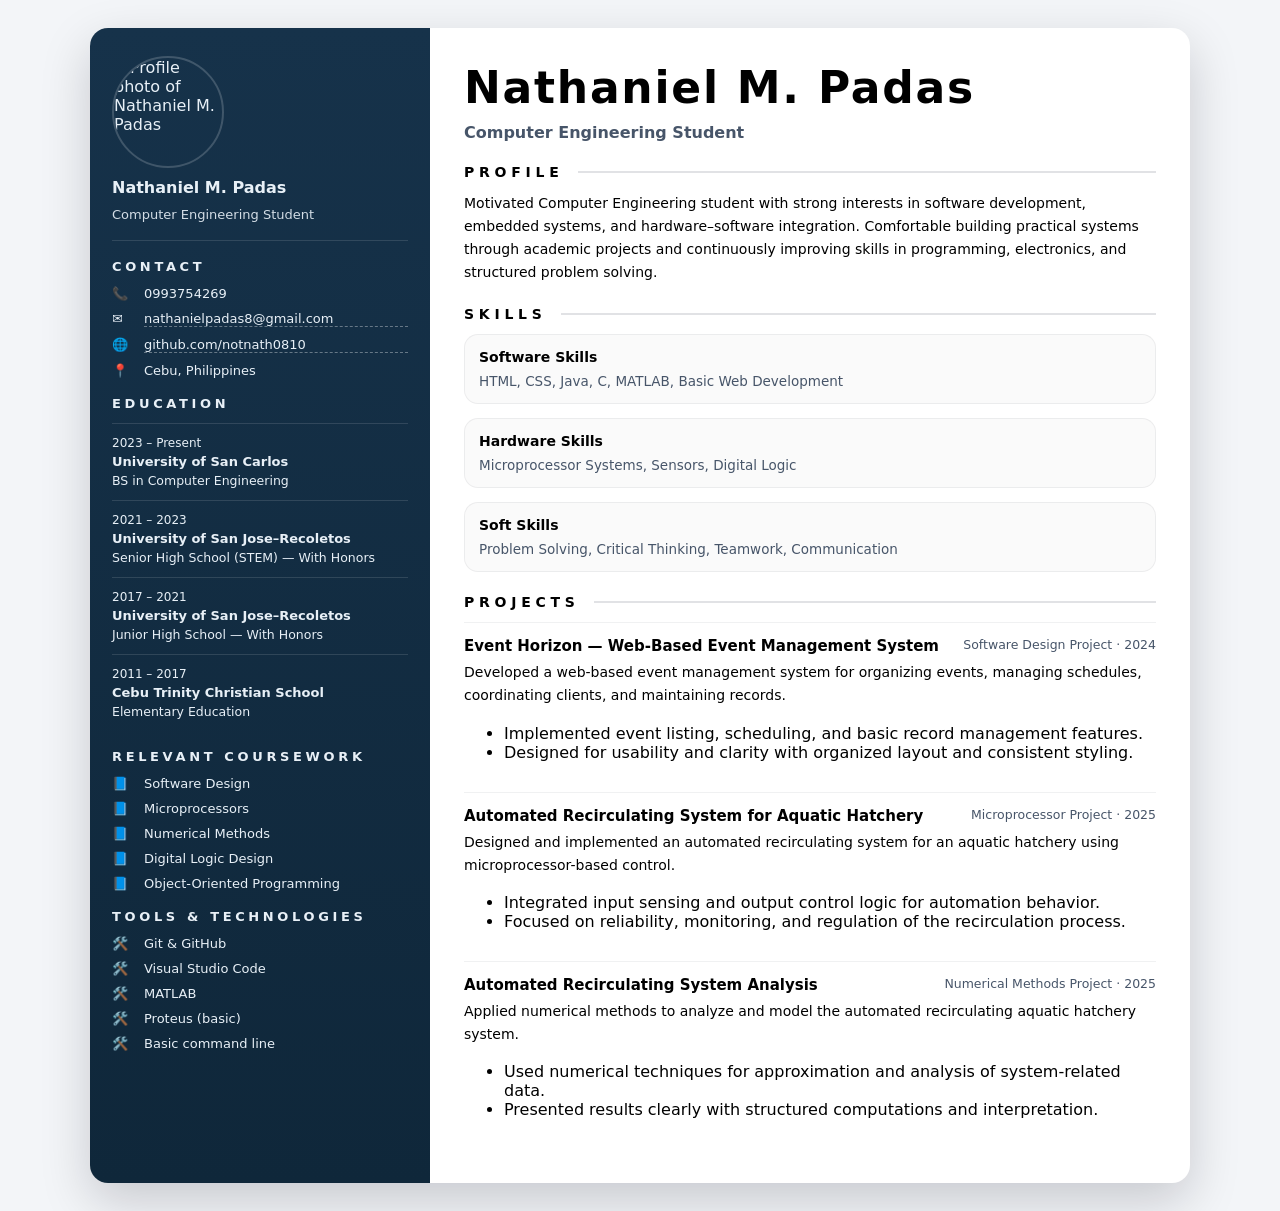
==== index.html @ 1ee2909d "Update index.html" ====
<!DOCTYPE html>
<html lang="en">
<head>
  <meta charset="UTF-8" />
  <meta name="viewport" content="width=device-width, initial-scale=1.0"/>
  <title>Nathaniel M. Padas | Resume</title>
  <link rel="stylesheet" href="style.css" />
</head>
<body>

<main class="page">
  <!-- SIDEBAR -->
  <aside class="sidebar">
    <div class="photo-block">
      <img class="avatar-img" src="profile.jpg" alt="Profile photo of Nathaniel M. Padas" />
      <p class="sidebar-name">Nathaniel M. Padas</p>
      <p class="sidebar-role">Computer Engineering Student</p>
    </div>

    <section class="side-section">
      <h2 class="side-title">Contact</h2>
      <ul class="side-list">
        <li class="side-item"><span class="ico">📞</span>0993754269</li>
        <li class="side-item"><span class="ico">✉️</span><a href="mailto:nathanielpadas8@gmail.com">nathanielpadas8@gmail.com</a></li>
        <li class="side-item"><span class="ico">🌐</span><a href="https://github.com/notnath0810" target="_blank" rel="noreferrer">github.com/notnath0810</a></li>
        <li class="side-item"><span class="ico">📍</span>Cebu, Philippines</li>
      </ul>
    </section>

    <section class="side-section">
      <h2 class="side-title">Education</h2>
      <div class="edu"><p class="edu-year">2023 – Present</p><p class="edu-school">University of San Carlos</p><p class="edu-detail">BS in Computer Engineering</p></div>
      <div class="edu"><p class="edu-year">2021 – 2023</p><p class="edu-school">University of San Jose–Recoletos</p><p class="edu-detail">Senior High School (STEM) — With Honors</p></div>
      <div class="edu"><p class="edu-year">2017 – 2021</p><p class="edu-school">University of San Jose–Recoletos</p><p class="edu-detail">Junior High School — With Honors</p></div>
      <div class="edu"><p class="edu-year">2011 – 2017</p><p class="edu-school">Cebu Trinity Christian School</p><p class="edu-detail">Elementary Education</p></div>
    </section>

    <!-- Relevant Coursework with icons -->
    <section class="side-section">
      <h2 class="side-title">Relevant Coursework</h2>
      <ul class="side-list">
        <li class="side-item"><span class="ico">📘</span>Software Design</li>
        <li class="side-item"><span class="ico">📘</span>Microprocessors</li>
        <li class="side-item"><span class="ico">📘</span>Numerical Methods</li>
        <li class="side-item"><span class="ico">📘</span>Digital Logic Design</li>
        <li class="side-item"><span class="ico">📘</span>Object-Oriented Programming</li>
      </ul>
    </section>

    <!-- Tools & Technologies with icons -->
    <section class="side-section">
      <h2 class="side-title">Tools &amp; Technologies</h2>
      <ul class="side-list">
        <li class="side-item"><span class="ico">🛠️</span>Git &amp; GitHub</li>
        <li class="side-item"><span class="ico">🛠️</span>Visual Studio Code</li>
        <li class="side-item"><span class="ico">🛠️</span>MATLAB</li>
        <li class="side-item"><span class="ico">🛠️</span>Proteus (basic)</li>
        <li class="side-item"><span class="ico">🛠️</span>Basic command line</li>
      </ul>
    </section>
  </aside>

  <!-- CONTENT -->
  <section class="content">
    <header class="header">
      <h1 class="name">Nathaniel M. Padas</h1>
      <p class="headline">Computer Engineering Student</p>
    </header>

    <section class="block">
      <div class="block-head"><h2>Profile</h2><div class="rule"></div></div>
      <p class="para">
        Motivated Computer Engineering student with strong interests in software development,
        embedded systems, and hardware–software integration. Comfortable building practical systems
        through academic projects and continuously improving skills in programming, electronics,
        and structured problem solving.
      </p>
    </section>

    <section class="block">
      <div class="block-head"><h2>Skills</h2><div class="rule"></div></div>
      <div class="skills-grid">
        <div class="skill-group"><h3 class="skill-group-title">Software Skills</h3><p class="skill-line">HTML, CSS, Java, C, MATLAB, Basic Web Development</p></div>
        <div class="skill-group"><h3 class="skill-group-title">Hardware Skills</h3><p class="skill-line">Microprocessor Systems, Sensors, Digital Logic</p></div>
        <div class="skill-group"><h3 class="skill-group-title">Soft Skills</h3><p class="skill-line">Problem Solving, Critical Thinking, Teamwork, Communication</p></div>
      </div>
    </section>

    <section class="block">
      <div class="block-head"><h2>Projects</h2><div class="rule"></div></div>

      <article class="project">
        <div class="project-top"><h3 class="project-title">Event Horizon — Web-Based Event Management System</h3><span class="project-date muted">Software Design Project · 2024</span></div>
        <p class="para">Developed a web-based event management system for organizing events, managing schedules, coordinating clients, and maintaining records.</p>
        <ul class="bullets">
          <li>Implemented event listing, scheduling, and basic record management features.</li>
          <li>Designed for usability and clarity with organized layout and consistent styling.</li>
        </ul>
      </article>

      <article class="project">
        <div class="project-top"><h3 class="project-title">Automated Recirculating System for Aquatic Hatchery</h3><span class="project-date muted">Microprocessor Project · 2025</span></div>
        <p class="para">Designed and implemented an automated recirculating system for an aquatic hatchery using microprocessor-based control.</p>
        <ul class="bullets">
          <li>Integrated input sensing and output control logic for automation behavior.</li>
          <li>Focused on reliability, monitoring, and regulation of the recirculation process.</li>
        </ul>
      </article>

      <article class="project">
        <div class="project-top"><h3 class="project-title">Automated Recirculating System Analysis</h3><span class="project-date muted">Numerical Methods Project · 2025</span></div>
        <p class="para">Applied numerical methods to analyze and model the automated recirculating aquatic hatchery system.</p>
        <ul class="bullets">
          <li>Used numerical techniques for approximation and analysis of system-related data.</li>
          <li>Presented results clearly with structured computations and interpretation.</li>
        </ul>
      </article>
    </section>
  </section>
</main>

</body>
</html>
---- style.css ----
/* Same styling as previous version */
:root{
  --bg:#f3f5f8;--paper:#fff;--ink:#0f172a;--muted:#475569;
  --sidebar:#16324a;--sidebar-2:#0f273a;--line:rgba(15,23,42,.12);
  --soft:rgba(15,23,42,.06);--radius:18px}
*{box-sizing:border-box}
body{margin:0;font-family:system-ui,-apple-system,Segoe UI,Roboto,Arial,sans-serif;background:var(--bg)}
.page{width:min(1100px,94vw);margin:28px auto;background:var(--paper);border-radius:var(--radius);overflow:hidden;box-shadow:0 18px 50px rgba(2,8,23,.18);display:grid;grid-template-columns:340px 1fr}
.sidebar{background:linear-gradient(180deg,var(--sidebar),var(--sidebar-2));color:#e8f0f7;padding:28px 22px}
.photo-block{display:grid;justify-items:center;gap:10px;padding-bottom:18px;border-bottom:1px solid rgba(255,255,255,.12);margin-bottom:18px}
.avatar-img{width:112px;height:112px;border-radius:999px;object-fit:cover;border:2px solid rgba(255,255,255,.18)}
.sidebar-name{font-weight:800;margin:0;font-size:16px}
.sidebar-role{margin:0;font-size:13px;opacity:.9}
.side-section{margin-top:18px}
.side-title{font-size:13px;letter-spacing:.28em;text-transform:uppercase;margin:0 0 12px}
.side-list{list-style:none;padding:0;margin:0;display:grid;gap:10px}
.side-item{display:grid;grid-template-columns:22px 1fr;gap:10px;font-size:13px}
.sidebar a{color:#e8f0f7;text-decoration:none;border-bottom:1px dashed rgba(255,255,255,.35)}
.edu{padding:12px 0;border-top:1px solid rgba(255,255,255,.12)}
.edu-year{margin:0;font-size:12px}
.edu-school{margin:4px 0 0;font-weight:700;font-size:13px}
.edu-detail{margin:4px 0 0;font-size:12.5px}
.content{padding:34px}
.name{margin:0;font-size:44px;font-weight:900;letter-spacing:.04em}
.headline{margin-top:10px;color:var(--muted);font-weight:600}
.block{margin-top:22px}
.block-head{display:grid;grid-template-columns:auto 1fr;gap:14px;align-items:center;margin-bottom:12px}
.block h2{margin:0;font-size:14px;letter-spacing:.34em;text-transform:uppercase}
.rule{height:2px;background:var(--line)}
.para{margin:0;font-size:14px;line-height:1.65}
.project{padding:14px 0;border-top:1px solid var(--soft)}
.project-top{display:grid;grid-template-columns:1fr auto;gap:12px;margin-bottom:6px}
.project-title{margin:0;font-size:15px;font-weight:800}
.project-date{font-size:12.5px}
.skills-grid{display:grid;gap:14px}
.skill-group{border:1px solid var(--soft);border-radius:14px;padding:14px;background:rgba(15,23,42,.02)}
.skill-group-title{margin:0 0 8px;font-size:14px;font-weight:800}
.skill-line{margin:0;color:var(--muted);font-size:13.5px}
.muted{color:var(--muted)}
@media(max-width:900px){.page{grid-template-columns:1fr}.name{font-size:34px}.project-top{grid-template-columns:1fr}}


/* ===== Sidebar alignment fix (v6) ===== */
.photo-block {
  justify-items: start;
  text-align: left;
}

.sidebar-name,
.sidebar-role {
  text-align: left;
}

.avatar-img {
  margin-left: 0;
}

.side-section {
  text-align: left;
}
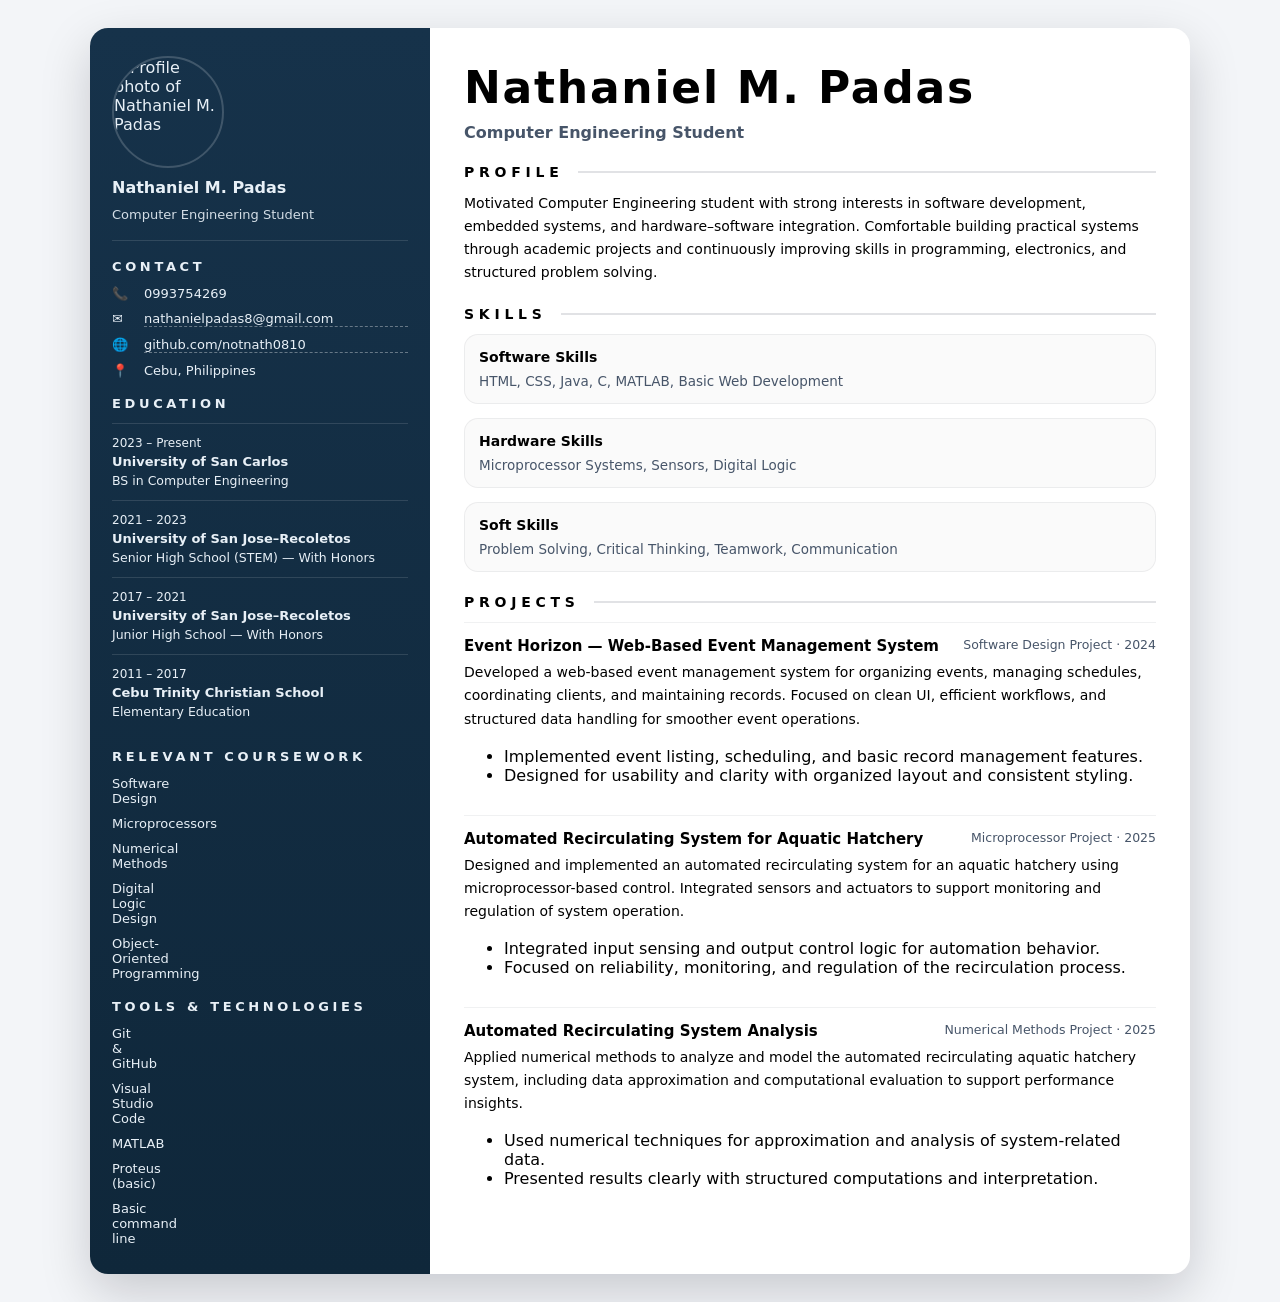
==== commit 9b1cadd9: "Update index.html" ====
--- a/index.html
+++ b/index.html
@@ -20,42 +20,58 @@
     <section class="side-section">
       <h2 class="side-title">Contact</h2>
       <ul class="side-list">
-        <li class="side-item"><span class="ico">📞</span>0993754269</li>
+        <li class="side-item"><span class="ico">📞</span><span>0993754269</span></li>
         <li class="side-item"><span class="ico">✉️</span><a href="mailto:nathanielpadas8@gmail.com">nathanielpadas8@gmail.com</a></li>
         <li class="side-item"><span class="ico">🌐</span><a href="https://github.com/notnath0810" target="_blank" rel="noreferrer">github.com/notnath0810</a></li>
-        <li class="side-item"><span class="ico">📍</span>Cebu, Philippines</li>
+        <li class="side-item"><span class="ico">📍</span><span>Cebu, Philippines</span></li>
       </ul>
     </section>
 
     <section class="side-section">
       <h2 class="side-title">Education</h2>
-      <div class="edu"><p class="edu-year">2023 – Present</p><p class="edu-school">University of San Carlos</p><p class="edu-detail">BS in Computer Engineering</p></div>
-      <div class="edu"><p class="edu-year">2021 – 2023</p><p class="edu-school">University of San Jose–Recoletos</p><p class="edu-detail">Senior High School (STEM) — With Honors</p></div>
-      <div class="edu"><p class="edu-year">2017 – 2021</p><p class="edu-school">University of San Jose–Recoletos</p><p class="edu-detail">Junior High School — With Honors</p></div>
-      <div class="edu"><p class="edu-year">2011 – 2017</p><p class="edu-school">Cebu Trinity Christian School</p><p class="edu-detail">Elementary Education</p></div>
+      <div class="edu">
+        <p class="edu-year">2023 – Present</p>
+        <p class="edu-school">University of San Carlos</p>
+        <p class="edu-detail">BS in Computer Engineering</p>
+      </div>
+      <div class="edu">
+        <p class="edu-year">2021 – 2023</p>
+        <p class="edu-school">University of San Jose–Recoletos</p>
+        <p class="edu-detail">Senior High School (STEM) — With Honors</p>
+      </div>
+      <div class="edu">
+        <p class="edu-year">2017 – 2021</p>
+        <p class="edu-school">University of San Jose–Recoletos</p>
+        <p class="edu-detail">Junior High School — With Honors</p>
+      </div>
+      <div class="edu">
+        <p class="edu-year">2011 – 2017</p>
+        <p class="edu-school">Cebu Trinity Christian School</p>
+        <p class="edu-detail">Elementary Education</p>
+      </div>
     </section>
 
-    <!-- Relevant Coursework with icons -->
+    <!-- Relevant Coursework moved here -->
     <section class="side-section">
       <h2 class="side-title">Relevant Coursework</h2>
       <ul class="side-list">
-        <li class="side-item"><span class="ico">📘</span>Software Design</li>
-        <li class="side-item"><span class="ico">📘</span>Microprocessors</li>
-        <li class="side-item"><span class="ico">📘</span>Numerical Methods</li>
-        <li class="side-item"><span class="ico">📘</span>Digital Logic Design</li>
-        <li class="side-item"><span class="ico">📘</span>Object-Oriented Programming</li>
+        <li class="side-item">Software Design</li>
+        <li class="side-item">Microprocessors</li>
+        <li class="side-item">Numerical Methods</li>
+        <li class="side-item">Digital Logic Design</li>
+        <li class="side-item">Object-Oriented Programming</li>
       </ul>
     </section>
 
-    <!-- Tools & Technologies with icons -->
+    <!-- Tools & Technologies moved here -->
     <section class="side-section">
       <h2 class="side-title">Tools &amp; Technologies</h2>
       <ul class="side-list">
-        <li class="side-item"><span class="ico">🛠️</span>Git &amp; GitHub</li>
-        <li class="side-item"><span class="ico">🛠️</span>Visual Studio Code</li>
-        <li class="side-item"><span class="ico">🛠️</span>MATLAB</li>
-        <li class="side-item"><span class="ico">🛠️</span>Proteus (basic)</li>
-        <li class="side-item"><span class="ico">🛠️</span>Basic command line</li>
+        <li class="side-item">Git &amp; GitHub</li>
+        <li class="side-item">Visual Studio Code</li>
+        <li class="side-item">MATLAB</li>
+        <li class="side-item">Proteus (basic)</li>
+        <li class="side-item">Basic command line</li>
       </ul>
     </section>
   </aside>
@@ -68,7 +84,10 @@
     </header>
 
     <section class="block">
-      <div class="block-head"><h2>Profile</h2><div class="rule"></div></div>
+      <div class="block-head">
+        <h2>Profile</h2>
+        <div class="rule"></div>
+      </div>
       <p class="para">
         Motivated Computer Engineering student with strong interests in software development,
         embedded systems, and hardware–software integration. Comfortable building practical systems
@@ -78,20 +97,42 @@
     </section>
 
     <section class="block">
-      <div class="block-head"><h2>Skills</h2><div class="rule"></div></div>
+      <div class="block-head">
+        <h2>Skills</h2>
+        <div class="rule"></div>
+      </div>
       <div class="skills-grid">
-        <div class="skill-group"><h3 class="skill-group-title">Software Skills</h3><p class="skill-line">HTML, CSS, Java, C, MATLAB, Basic Web Development</p></div>
-        <div class="skill-group"><h3 class="skill-group-title">Hardware Skills</h3><p class="skill-line">Microprocessor Systems, Sensors, Digital Logic</p></div>
-        <div class="skill-group"><h3 class="skill-group-title">Soft Skills</h3><p class="skill-line">Problem Solving, Critical Thinking, Teamwork, Communication</p></div>
+        <div class="skill-group">
+          <h3 class="skill-group-title">Software Skills</h3>
+          <p class="skill-line">HTML, CSS, Java, C, MATLAB, Basic Web Development</p>
+        </div>
+        <div class="skill-group">
+          <h3 class="skill-group-title">Hardware Skills</h3>
+          <p class="skill-line">Microprocessor Systems, Sensors, Digital Logic</p>
+        </div>
+        <div class="skill-group">
+          <h3 class="skill-group-title">Soft Skills</h3>
+          <p class="skill-line">Problem Solving, Critical Thinking, Teamwork, Communication</p>
+        </div>
       </div>
     </section>
 
     <section class="block">
-      <div class="block-head"><h2>Projects</h2><div class="rule"></div></div>
+      <div class="block-head">
+        <h2>Projects</h2>
+        <div class="rule"></div>
+      </div>
 
       <article class="project">
-        <div class="project-top"><h3 class="project-title">Event Horizon — Web-Based Event Management System</h3><span class="project-date muted">Software Design Project · 2024</span></div>
-        <p class="para">Developed a web-based event management system for organizing events, managing schedules, coordinating clients, and maintaining records.</p>
+        <div class="project-top">
+          <h3 class="project-title">Event Horizon — Web-Based Event Management System</h3>
+          <span class="project-date muted">Software Design Project · 2024</span>
+        </div>
+        <p class="para">
+          Developed a web-based event management system for organizing events, managing schedules,
+          coordinating clients, and maintaining records. Focused on clean UI, efficient workflows,
+          and structured data handling for smoother event operations.
+        </p>
         <ul class="bullets">
           <li>Implemented event listing, scheduling, and basic record management features.</li>
           <li>Designed for usability and clarity with organized layout and consistent styling.</li>
@@ -99,8 +140,15 @@
       </article>
 
       <article class="project">
-        <div class="project-top"><h3 class="project-title">Automated Recirculating System for Aquatic Hatchery</h3><span class="project-date muted">Microprocessor Project · 2025</span></div>
-        <p class="para">Designed and implemented an automated recirculating system for an aquatic hatchery using microprocessor-based control.</p>
+        <div class="project-top">
+          <h3 class="project-title">Automated Recirculating System for Aquatic Hatchery</h3>
+          <span class="project-date muted">Microprocessor Project · 2025</span>
+        </div>
+        <p class="para">
+          Designed and implemented an automated recirculating system for an aquatic hatchery using
+          microprocessor-based control. Integrated sensors and actuators to support monitoring and
+          regulation of system operation.
+        </p>
         <ul class="bullets">
           <li>Integrated input sensing and output control logic for automation behavior.</li>
           <li>Focused on reliability, monitoring, and regulation of the recirculation process.</li>
@@ -108,8 +156,14 @@
       </article>
 
       <article class="project">
-        <div class="project-top"><h3 class="project-title">Automated Recirculating System Analysis</h3><span class="project-date muted">Numerical Methods Project · 2025</span></div>
-        <p class="para">Applied numerical methods to analyze and model the automated recirculating aquatic hatchery system.</p>
+        <div class="project-top">
+          <h3 class="project-title">Automated Recirculating System Analysis</h3>
+          <span class="project-date muted">Numerical Methods Project · 2025</span>
+        </div>
+        <p class="para">
+          Applied numerical methods to analyze and model the automated recirculating aquatic hatchery
+          system, including data approximation and computational evaluation to support performance insights.
+        </p>
         <ul class="bullets">
           <li>Used numerical techniques for approximation and analysis of system-related data.</li>
           <li>Presented results clearly with structured computations and interpretation.</li>
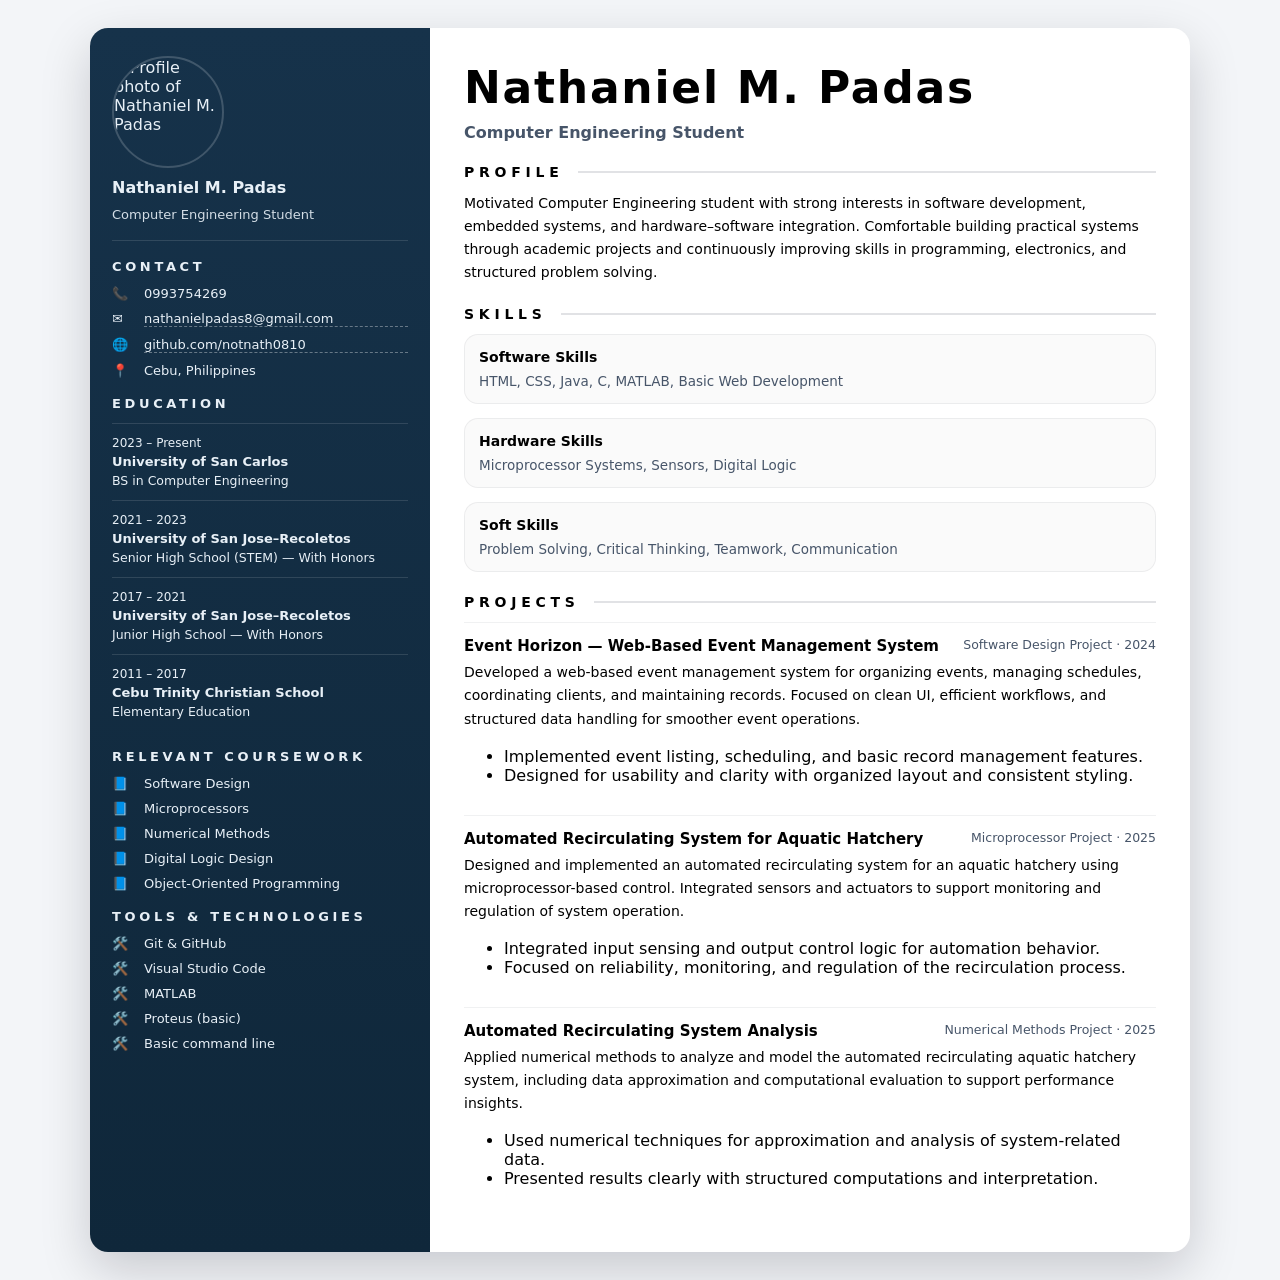
==== commit 73175ccc: "Update index.html" ====
--- a/index.html
+++ b/index.html
@@ -51,29 +51,30 @@
       </div>
     </section>
 
-    <!-- Relevant Coursework moved here -->
-    <section class="side-section">
-      <h2 class="side-title">Relevant Coursework</h2>
-      <ul class="side-list">
-        <li class="side-item">Software Design</li>
-        <li class="side-item">Microprocessors</li>
-        <li class="side-item">Numerical Methods</li>
-        <li class="side-item">Digital Logic Design</li>
-        <li class="side-item">Object-Oriented Programming</li>
-      </ul>
-    </section>
+ <!-- Relevant Coursework -->
+<section class="side-section">
+  <h2 class="side-title">Relevant Coursework</h2>
+  <ul class="side-list">
+    <li class="side-item"><span class="ico">📘</span>Software Design</li>
+    <li class="side-item"><span class="ico">📘</span>Microprocessors</li>
+    <li class="side-item"><span class="ico">📘</span>Numerical Methods</li>
+    <li class="side-item"><span class="ico">📘</span>Digital Logic Design</li>
+    <li class="side-item"><span class="ico">📘</span>Object-Oriented Programming</li>
+  </ul>
+</section>
 
-    <!-- Tools & Technologies moved here -->
-    <section class="side-section">
-      <h2 class="side-title">Tools &amp; Technologies</h2>
-      <ul class="side-list">
-        <li class="side-item">Git &amp; GitHub</li>
-        <li class="side-item">Visual Studio Code</li>
-        <li class="side-item">MATLAB</li>
-        <li class="side-item">Proteus (basic)</li>
-        <li class="side-item">Basic command line</li>
-      </ul>
-    </section>
+<!-- Tools & Technologies -->
+<section class="side-section">
+  <h2 class="side-title">Tools &amp; Technologies</h2>
+  <ul class="side-list">
+    <li class="side-item"><span class="ico">🛠️</span>Git &amp; GitHub</li>
+    <li class="side-item"><span class="ico">🛠️</span>Visual Studio Code</li>
+    <li class="side-item"><span class="ico">🛠️</span>MATLAB</li>
+    <li class="side-item"><span class="ico">🛠️</span>Proteus (basic)</li>
+    <li class="side-item"><span class="ico">🛠️</span>Basic command line</li>
+  </ul>
+</section>
+
   </aside>
 
   <!-- CONTENT -->
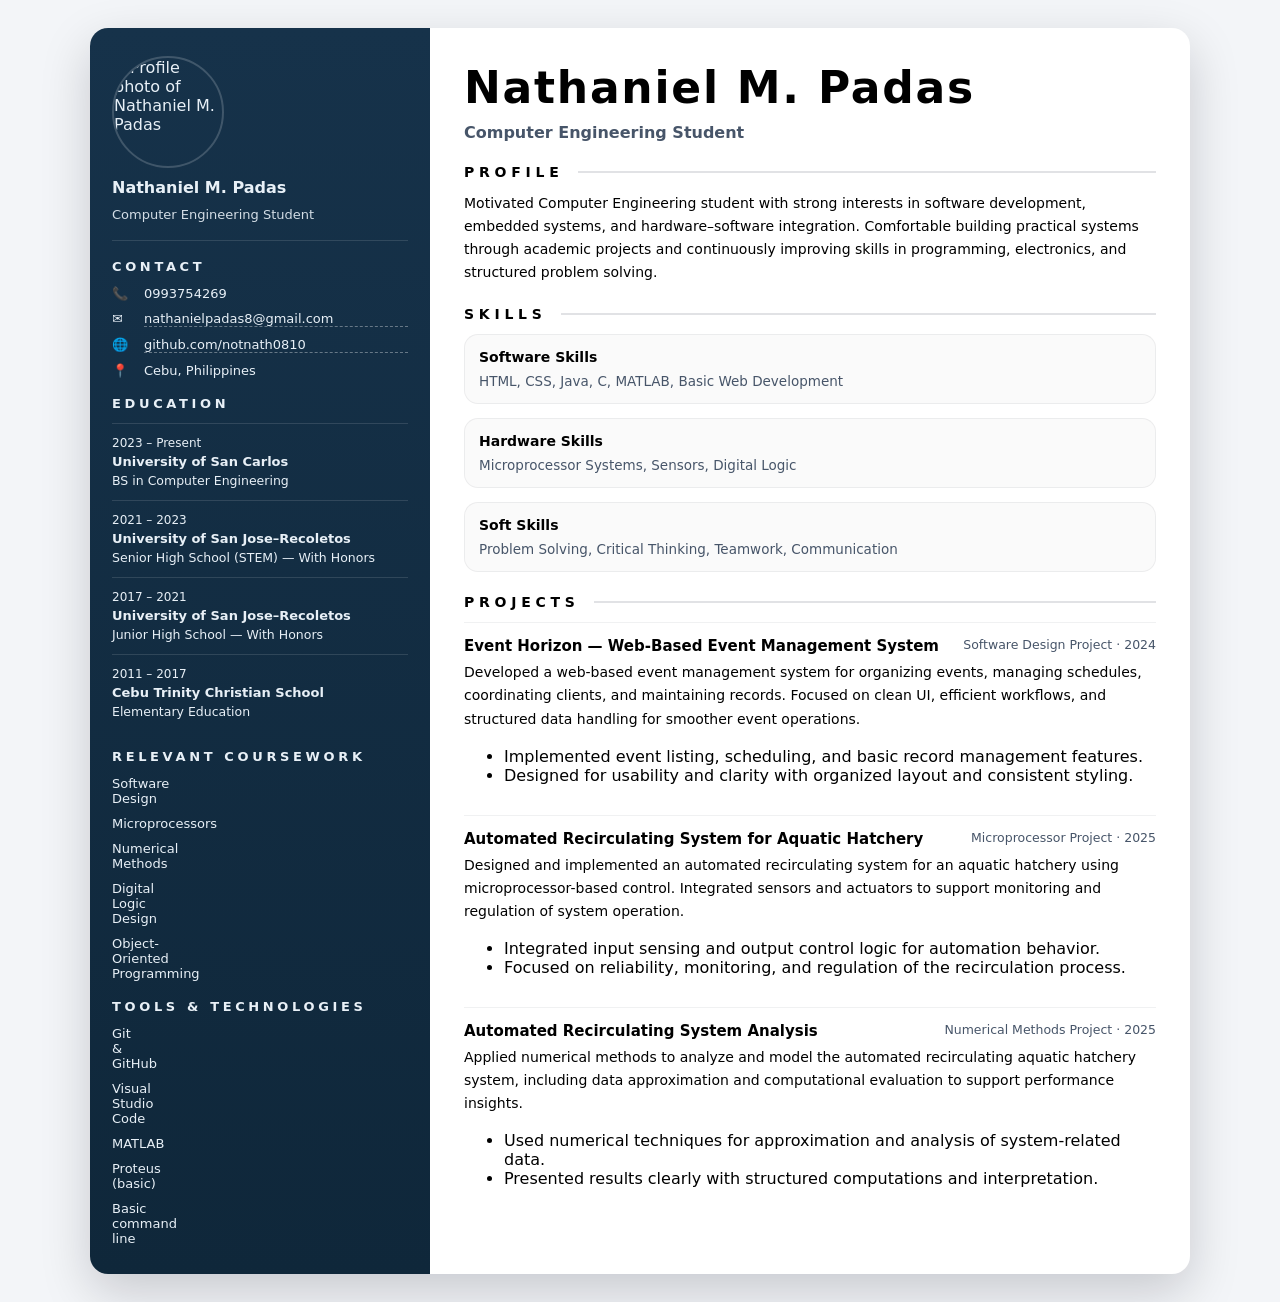
==== commit 857918bb: "Update index.html" ====
--- a/index.html
+++ b/index.html
@@ -51,30 +51,29 @@
       </div>
     </section>
 
- <!-- Relevant Coursework -->
-<section class="side-section">
-  <h2 class="side-title">Relevant Coursework</h2>
-  <ul class="side-list">
-    <li class="side-item"><span class="ico">📘</span>Software Design</li>
-    <li class="side-item"><span class="ico">📘</span>Microprocessors</li>
-    <li class="side-item"><span class="ico">📘</span>Numerical Methods</li>
-    <li class="side-item"><span class="ico">📘</span>Digital Logic Design</li>
-    <li class="side-item"><span class="ico">📘</span>Object-Oriented Programming</li>
-  </ul>
-</section>
+    <!-- Relevant Coursework moved here -->
+    <section class="side-section">
+      <h2 class="side-title">Relevant Coursework</h2>
+      <ul class="side-list">
+        <li class="side-item">Software Design</li>
+        <li class="side-item">Microprocessors</li>
+        <li class="side-item">Numerical Methods</li>
+        <li class="side-item">Digital Logic Design</li>
+        <li class="side-item">Object-Oriented Programming</li>
+      </ul>
+    </section>
 
-<!-- Tools & Technologies -->
-<section class="side-section">
-  <h2 class="side-title">Tools &amp; Technologies</h2>
-  <ul class="side-list">
-    <li class="side-item"><span class="ico">🛠️</span>Git &amp; GitHub</li>
-    <li class="side-item"><span class="ico">🛠️</span>Visual Studio Code</li>
-    <li class="side-item"><span class="ico">🛠️</span>MATLAB</li>
-    <li class="side-item"><span class="ico">🛠️</span>Proteus (basic)</li>
-    <li class="side-item"><span class="ico">🛠️</span>Basic command line</li>
-  </ul>
-</section>
-
+    <!-- Tools & Technologies moved here -->
+    <section class="side-section">
+      <h2 class="side-title">Tools &amp; Technologies</h2>
+      <ul class="side-list">
+        <li class="side-item">Git &amp; GitHub</li>
+        <li class="side-item">Visual Studio Code</li>
+        <li class="side-item">MATLAB</li>
+        <li class="side-item">Proteus (basic)</li>
+        <li class="side-item">Basic command line</li>
+      </ul>
+    </section>
   </aside>
 
   <!-- CONTENT -->
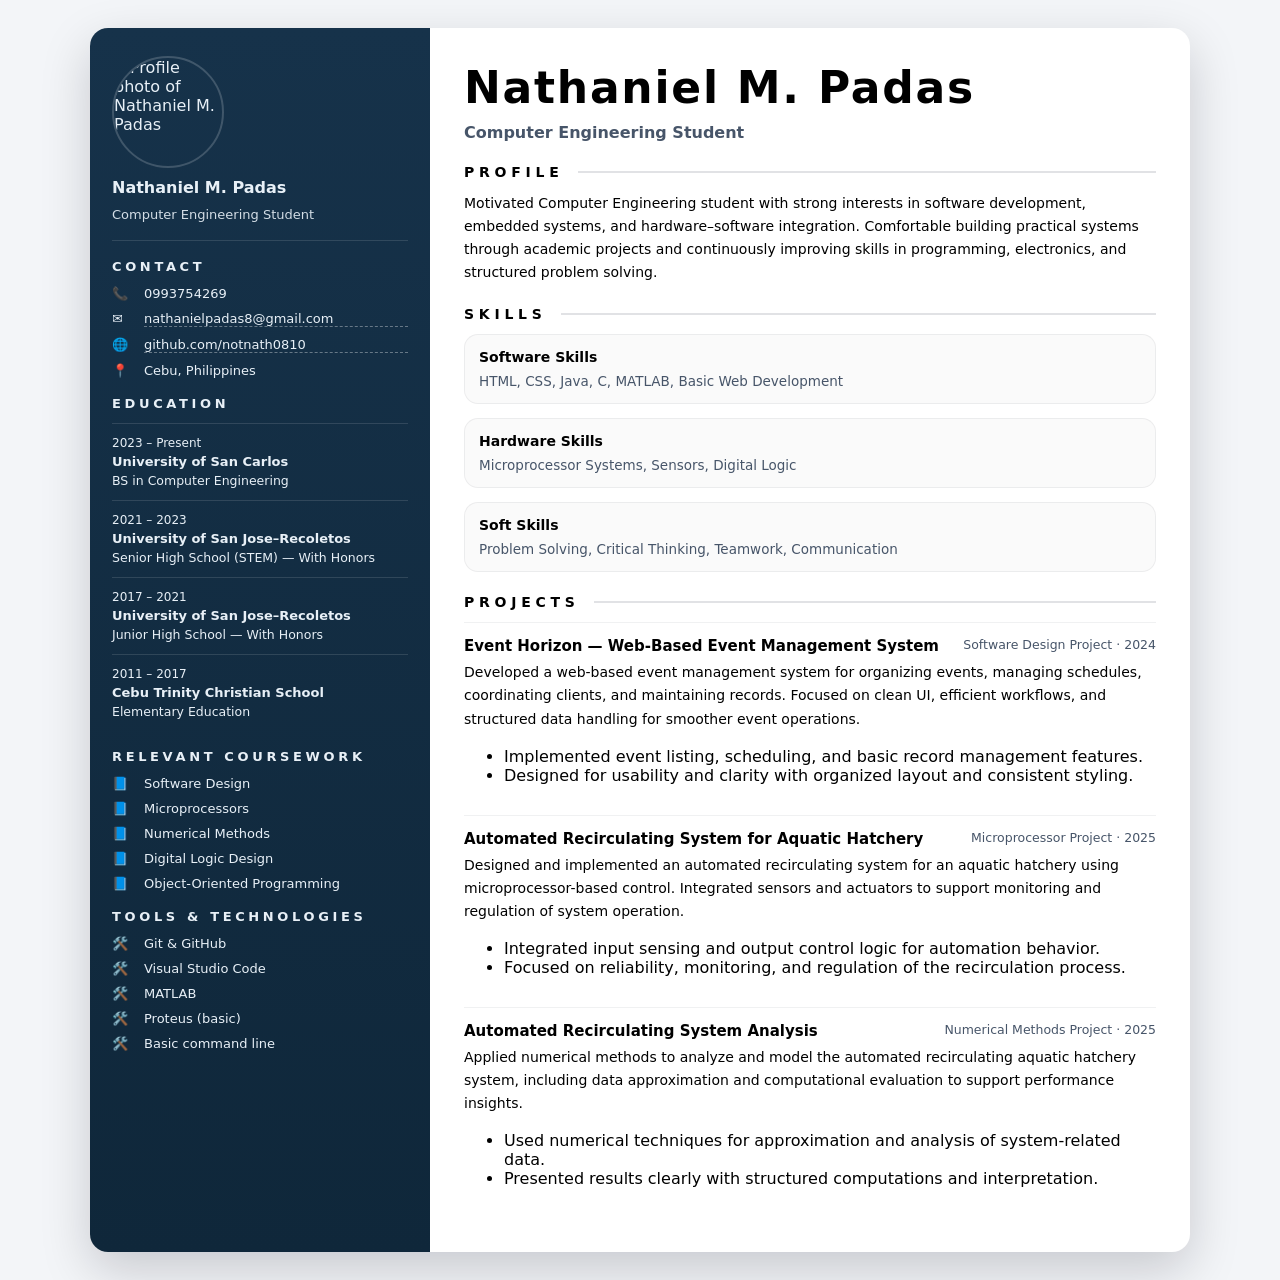
==== commit aae24f7c: "Update index.html" ====
--- a/index.html
+++ b/index.html
@@ -51,27 +51,27 @@
       </div>
     </section>
 
-    <!-- Relevant Coursework moved here -->
+    <!-- Relevant Coursework -->
     <section class="side-section">
       <h2 class="side-title">Relevant Coursework</h2>
       <ul class="side-list">
-        <li class="side-item">Software Design</li>
-        <li class="side-item">Microprocessors</li>
-        <li class="side-item">Numerical Methods</li>
-        <li class="side-item">Digital Logic Design</li>
-        <li class="side-item">Object-Oriented Programming</li>
+        <li class="side-item"><span class="ico">📘</span>Software Design</li>
+        <li class="side-item"><span class="ico">📘</span>Microprocessors</li>
+        <li class="side-item"><span class="ico">📘</span>Numerical Methods</li>
+        <li class="side-item"><span class="ico">📘</span>Digital Logic Design</li>
+        <li class="side-item"><span class="ico">📘</span>Object-Oriented Programming</li>
       </ul>
     </section>
 
-    <!-- Tools & Technologies moved here -->
+    <!-- Tools & Technologies -->
     <section class="side-section">
       <h2 class="side-title">Tools &amp; Technologies</h2>
       <ul class="side-list">
-        <li class="side-item">Git &amp; GitHub</li>
-        <li class="side-item">Visual Studio Code</li>
-        <li class="side-item">MATLAB</li>
-        <li class="side-item">Proteus (basic)</li>
-        <li class="side-item">Basic command line</li>
+        <li class="side-item"><span class="ico">🛠️</span>Git &amp; GitHub</li>
+        <li class="side-item"><span class="ico">🛠️</span>Visual Studio Code</li>
+        <li class="side-item"><span class="ico">🛠️</span>MATLAB</li>
+        <li class="side-item"><span class="ico">🛠️</span>Proteus (basic)</li>
+        <li class="side-item"><span class="ico">🛠️</span>Basic command line</li>
       </ul>
     </section>
   </aside>
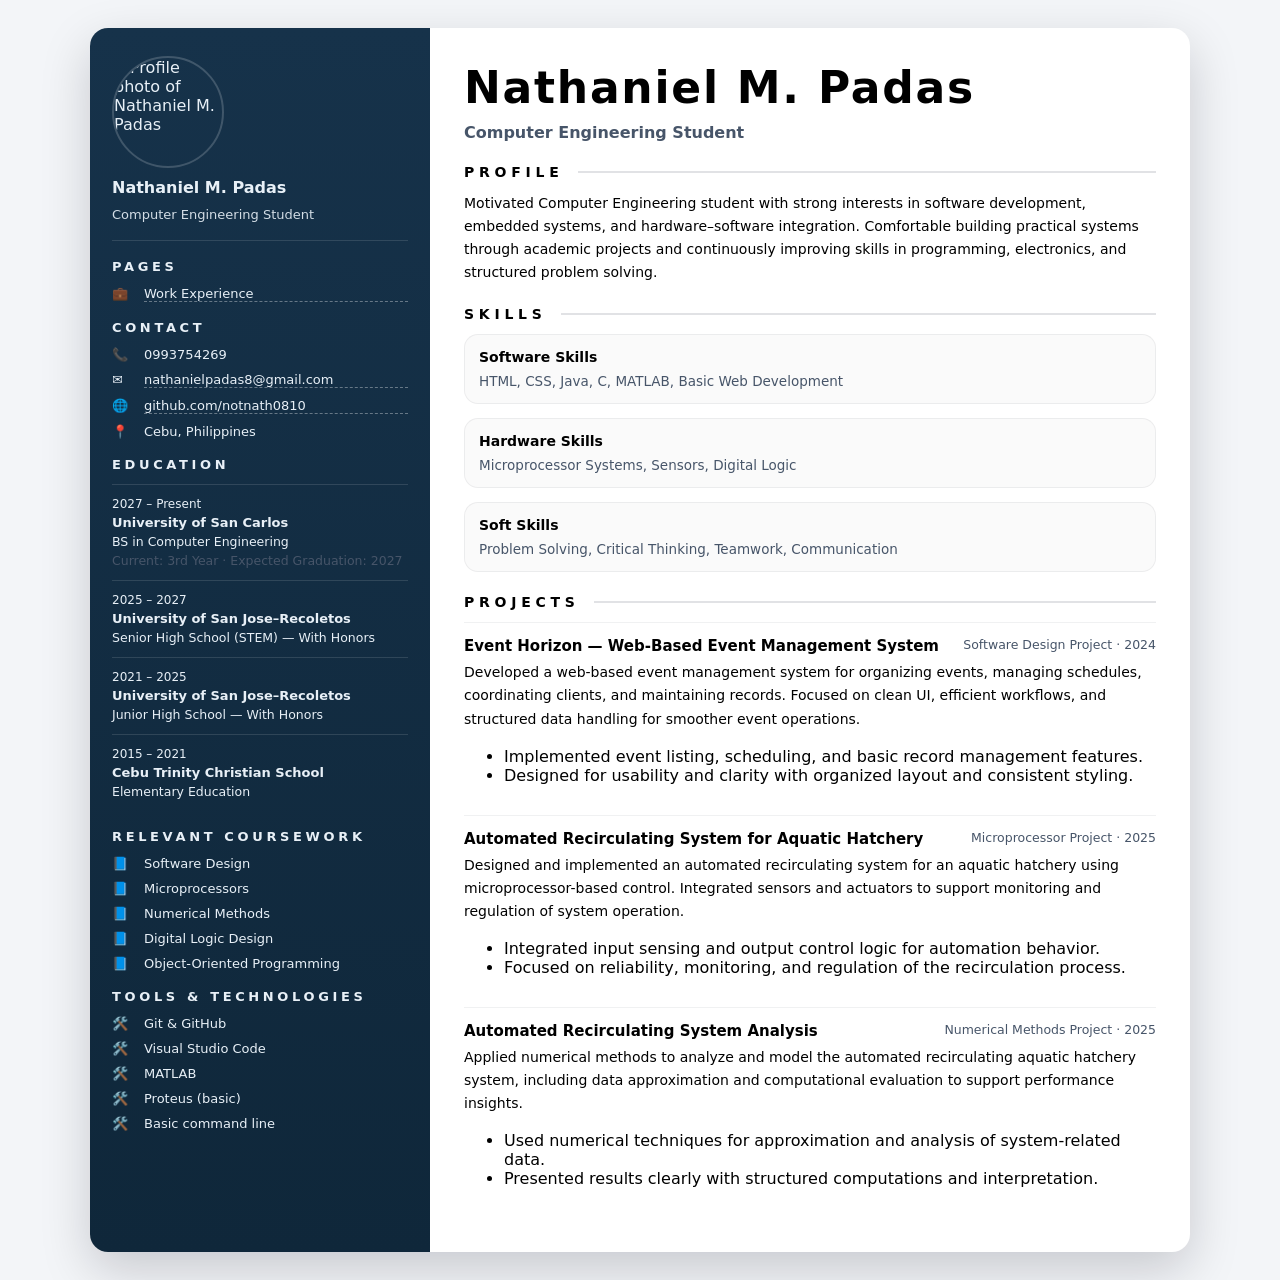
==== commit ce4a9e1d: "Add files via upload" ====
--- a/index.html
+++ b/index.html
@@ -17,6 +17,15 @@
       <p class="sidebar-role">Computer Engineering Student</p>
     </div>
 
+
+    <section class="side-section">
+      <h2 class="side-title">Pages</h2>
+      <ul class="side-list">
+        <li class="side-item"><span class="ico">💼</span><a href="experience.html">Work Experience</a></li>
+      </ul>
+    </section>
+
+
     <section class="side-section">
       <h2 class="side-title">Contact</h2>
       <ul class="side-list">
@@ -30,22 +39,23 @@
     <section class="side-section">
       <h2 class="side-title">Education</h2>
       <div class="edu">
-        <p class="edu-year">2023 – Present</p>
+        <p class="edu-year">2027 – Present</p>
         <p class="edu-school">University of San Carlos</p>
         <p class="edu-detail">BS in Computer Engineering</p>
+        <p class="edu-detail muted">Current: 3rd Year · Expected Graduation: 2027</p>
       </div>
       <div class="edu">
-        <p class="edu-year">2021 – 2023</p>
+        <p class="edu-year">2025 – 2027</p>
         <p class="edu-school">University of San Jose–Recoletos</p>
         <p class="edu-detail">Senior High School (STEM) — With Honors</p>
       </div>
       <div class="edu">
-        <p class="edu-year">2017 – 2021</p>
+        <p class="edu-year">2021 – 2025</p>
         <p class="edu-school">University of San Jose–Recoletos</p>
         <p class="edu-detail">Junior High School — With Honors</p>
       </div>
       <div class="edu">
-        <p class="edu-year">2011 – 2017</p>
+        <p class="edu-year">2015 – 2021</p>
         <p class="edu-school">Cebu Trinity Christian School</p>
         <p class="edu-detail">Elementary Education</p>
       </div>
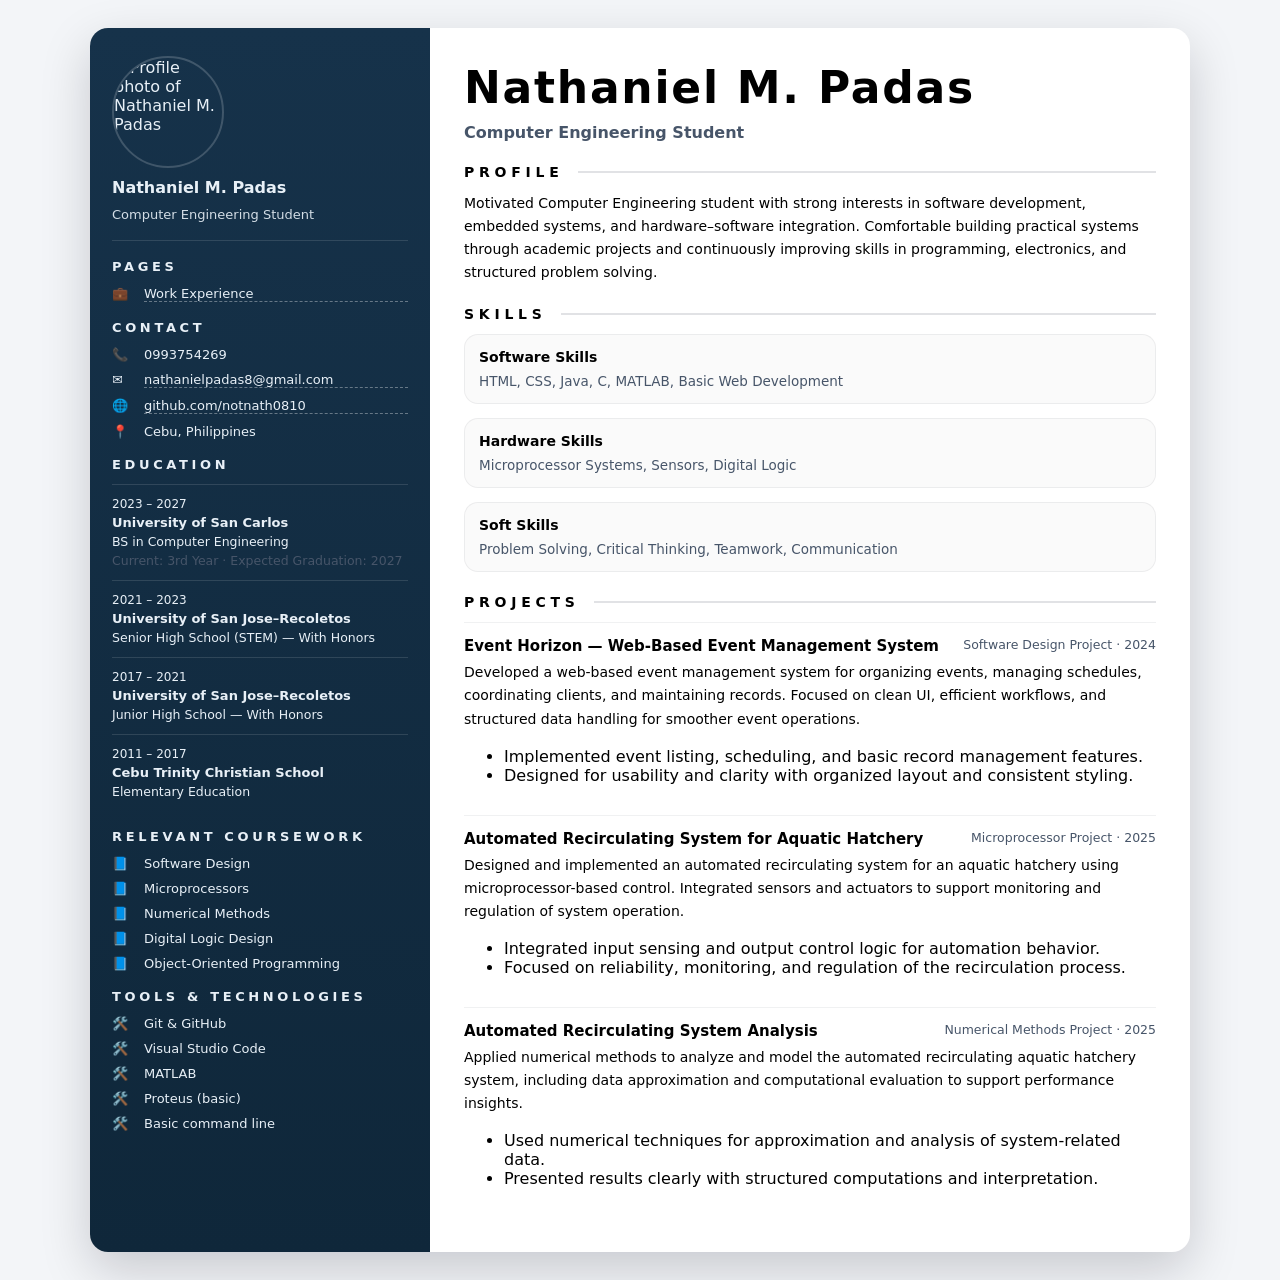
==== commit c0a276b4: "Add files via upload" ====
--- a/index.html
+++ b/index.html
@@ -39,23 +39,23 @@
     <section class="side-section">
       <h2 class="side-title">Education</h2>
       <div class="edu">
-        <p class="edu-year">2027 – Present</p>
+        <p class="edu-year">2023 – 2027</p>
         <p class="edu-school">University of San Carlos</p>
         <p class="edu-detail">BS in Computer Engineering</p>
         <p class="edu-detail muted">Current: 3rd Year · Expected Graduation: 2027</p>
       </div>
       <div class="edu">
-        <p class="edu-year">2025 – 2027</p>
+        <p class="edu-year">2021 – 2023</p>
         <p class="edu-school">University of San Jose–Recoletos</p>
         <p class="edu-detail">Senior High School (STEM) — With Honors</p>
       </div>
       <div class="edu">
-        <p class="edu-year">2021 – 2025</p>
+        <p class="edu-year">2017 – 2021</p>
         <p class="edu-school">University of San Jose–Recoletos</p>
         <p class="edu-detail">Junior High School — With Honors</p>
       </div>
       <div class="edu">
-        <p class="edu-year">2015 – 2021</p>
+        <p class="edu-year">2011 – 2017</p>
         <p class="edu-school">Cebu Trinity Christian School</p>
         <p class="edu-detail">Elementary Education</p>
       </div>
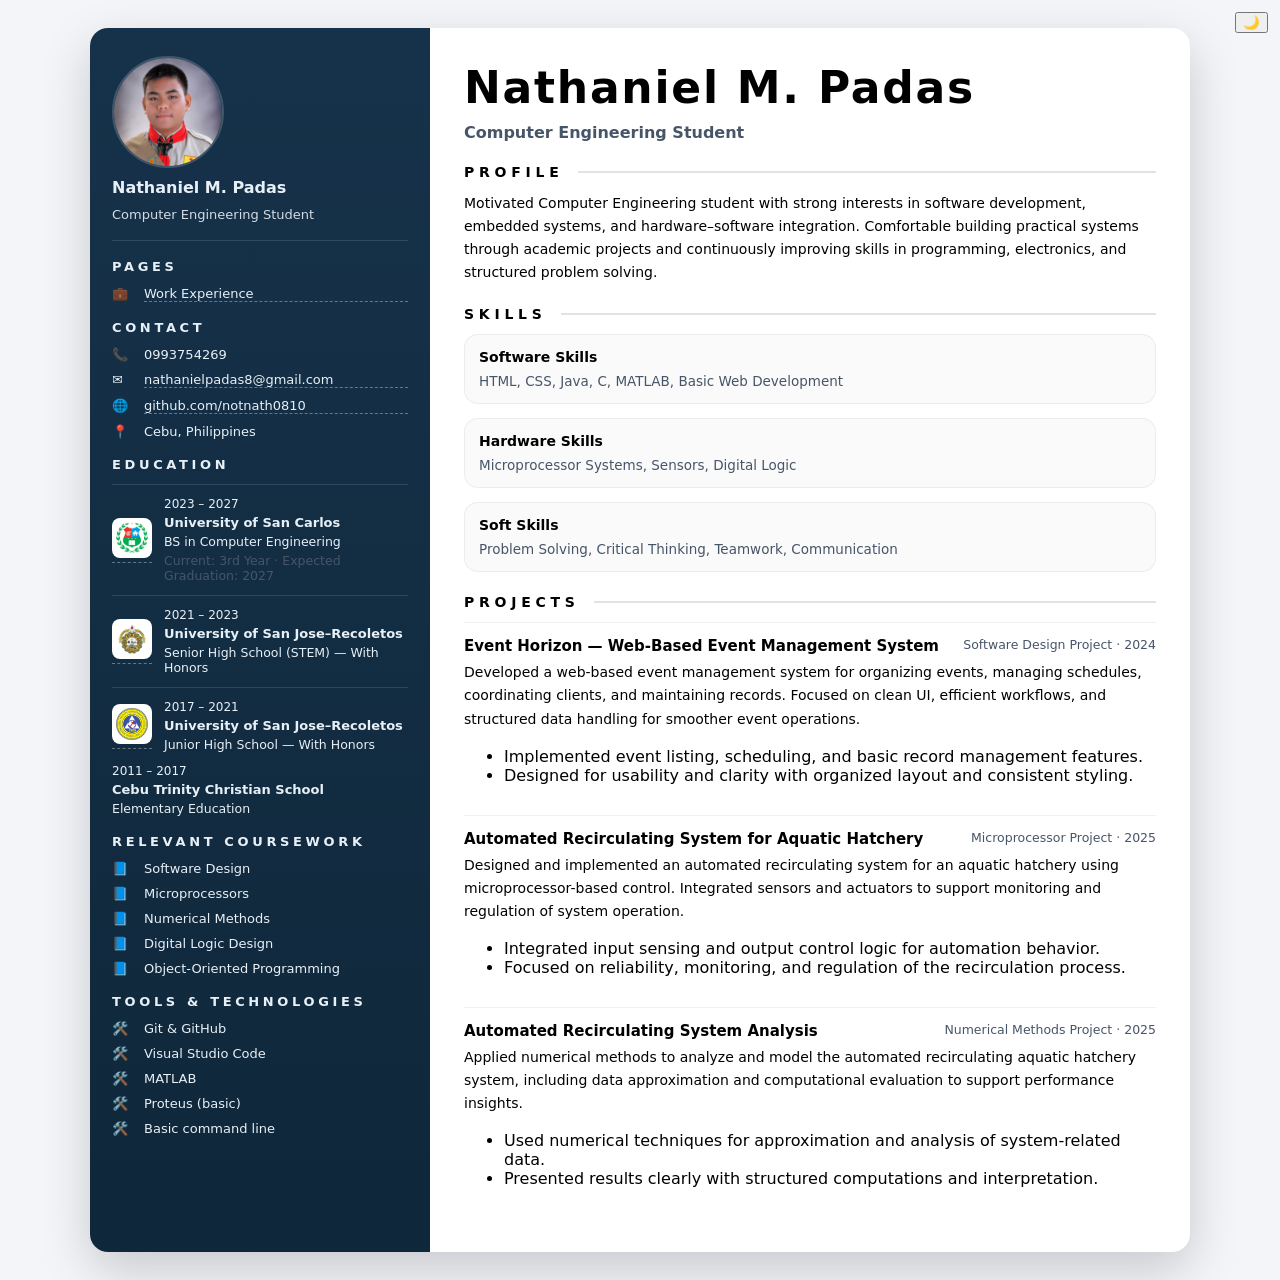
==== commit 1251a147: "Add files via upload" ====
--- a/index.html
+++ b/index.html
@@ -7,6 +7,7 @@
   <link rel="stylesheet" href="style.css" />
 </head>
 <body>
+<button id='darkModeToggle' style='position:fixed;top:12px;right:12px;z-index:999;'>🌙</button>
 
 <main class="page">
   <!-- SIDEBAR -->
@@ -39,22 +40,37 @@
     <section class="side-section">
       <h2 class="side-title">Education</h2>
       <div class="edu">
+  <div class="edu-flex">
+    <a href="https://usc.edu.ph" target="_blank" class="edu-logo-wrap" data-name="University of San Carlos">
+      <img src="usc.png" class="edu-logo">
+    </a>
+    <div>
         <p class="edu-year">2023 – 2027</p>
         <p class="edu-school">University of San Carlos</p>
         <p class="edu-detail">BS in Computer Engineering</p>
         <p class="edu-detail muted">Current: 3rd Year · Expected Graduation: 2027</p>
-      </div>
+      </div></div></div>
       <div class="edu">
+  <div class="edu-flex">
+    <a href="https://usjr.edu.ph" target="_blank" class="edu-logo-wrap" data-name="University of San Jose–Recoletos">
+      <img src="usjr.png" class="edu-logo">
+    </a>
+    <div>
         <p class="edu-year">2021 – 2023</p>
         <p class="edu-school">University of San Jose–Recoletos</p>
         <p class="edu-detail">Senior High School (STEM) — With Honors</p>
-      </div>
+      </div></div></div>
       <div class="edu">
+  <div class="edu-flex">
+    <a href="#" class="edu-logo-wrap" data-name="Cebu Trinity Christian School">
+      <img src="ctcs.png" class="edu-logo">
+    </a>
+    <div>
         <p class="edu-year">2017 – 2021</p>
         <p class="edu-school">University of San Jose–Recoletos</p>
         <p class="edu-detail">Junior High School — With Honors</p>
-      </div>
-      <div class="edu">
+      </div></div></div>
+      
         <p class="edu-year">2011 – 2017</p>
         <p class="edu-school">Cebu Trinity Christian School</p>
         <p class="edu-detail">Elementary Education</p>
@@ -89,7 +105,7 @@
   <!-- CONTENT -->
   <section class="content">
     <header class="header">
-      <h1 class="name">Nathaniel M. Padas</h1>
+      <h1 class="name" id="typing"></h1>
       <p class="headline">Computer Engineering Student</p>
     </header>
 
@@ -183,5 +199,6 @@
   </section>
 </main>
 
+<script src='script.js'></script>
 </body>
 </html>
--- a/style.css
+++ b/style.css
@@ -58,3 +58,21 @@
 .side-section {
   text-align: left;
 }
+
+
+/* === Interactive logos === */
+.edu-flex { display:flex; gap:12px; align-items:center; }
+.edu-logo { width:40px; height:40px; object-fit:contain; border-radius:8px; background:#fff; padding:4px; transition:all .25s ease; }
+.edu-logo-wrap { position:relative; display:inline-block; }
+.edu-logo-wrap:hover .edu-logo { transform:scale(1.15) translateY(-3px); box-shadow:0 10px 25px rgba(59,130,246,.25); }
+.edu-logo-wrap::after { content:attr(data-name); position:absolute; bottom:120%; left:50%; transform:translateX(-50%); background:#0f172a; color:#fff; padding:6px 10px; font-size:12px; border-radius:6px; white-space:nowrap; opacity:0; pointer-events:none; transition:.2s; }
+.edu-logo-wrap:hover::after { opacity:1; transform:translateX(-50%) translateY(-5px); }
+
+/* existing interactions (safe) */
+.clickable { cursor:pointer; }
+.project:hover { transform: translateY(-4px); transition: .2s ease; }
+.reveal { opacity:0; transform:translateY(30px) scale(.98); transition: all .6s cubic-bezier(0.22,1,0.36,1); }
+.reveal.show { opacity:1; transform:translateY(0) scale(1); }
+.focus-container.focus-active .project:not(:hover),
+.focus-container.focus-active .block:not(:hover) { filter: blur(2px); opacity:.6; transform:scale(.98); }
+.dark-mode { --bg:#0f172a; --paper:#1e293b; --ink:#e2e8f0; --muted:#94a3b8; }
